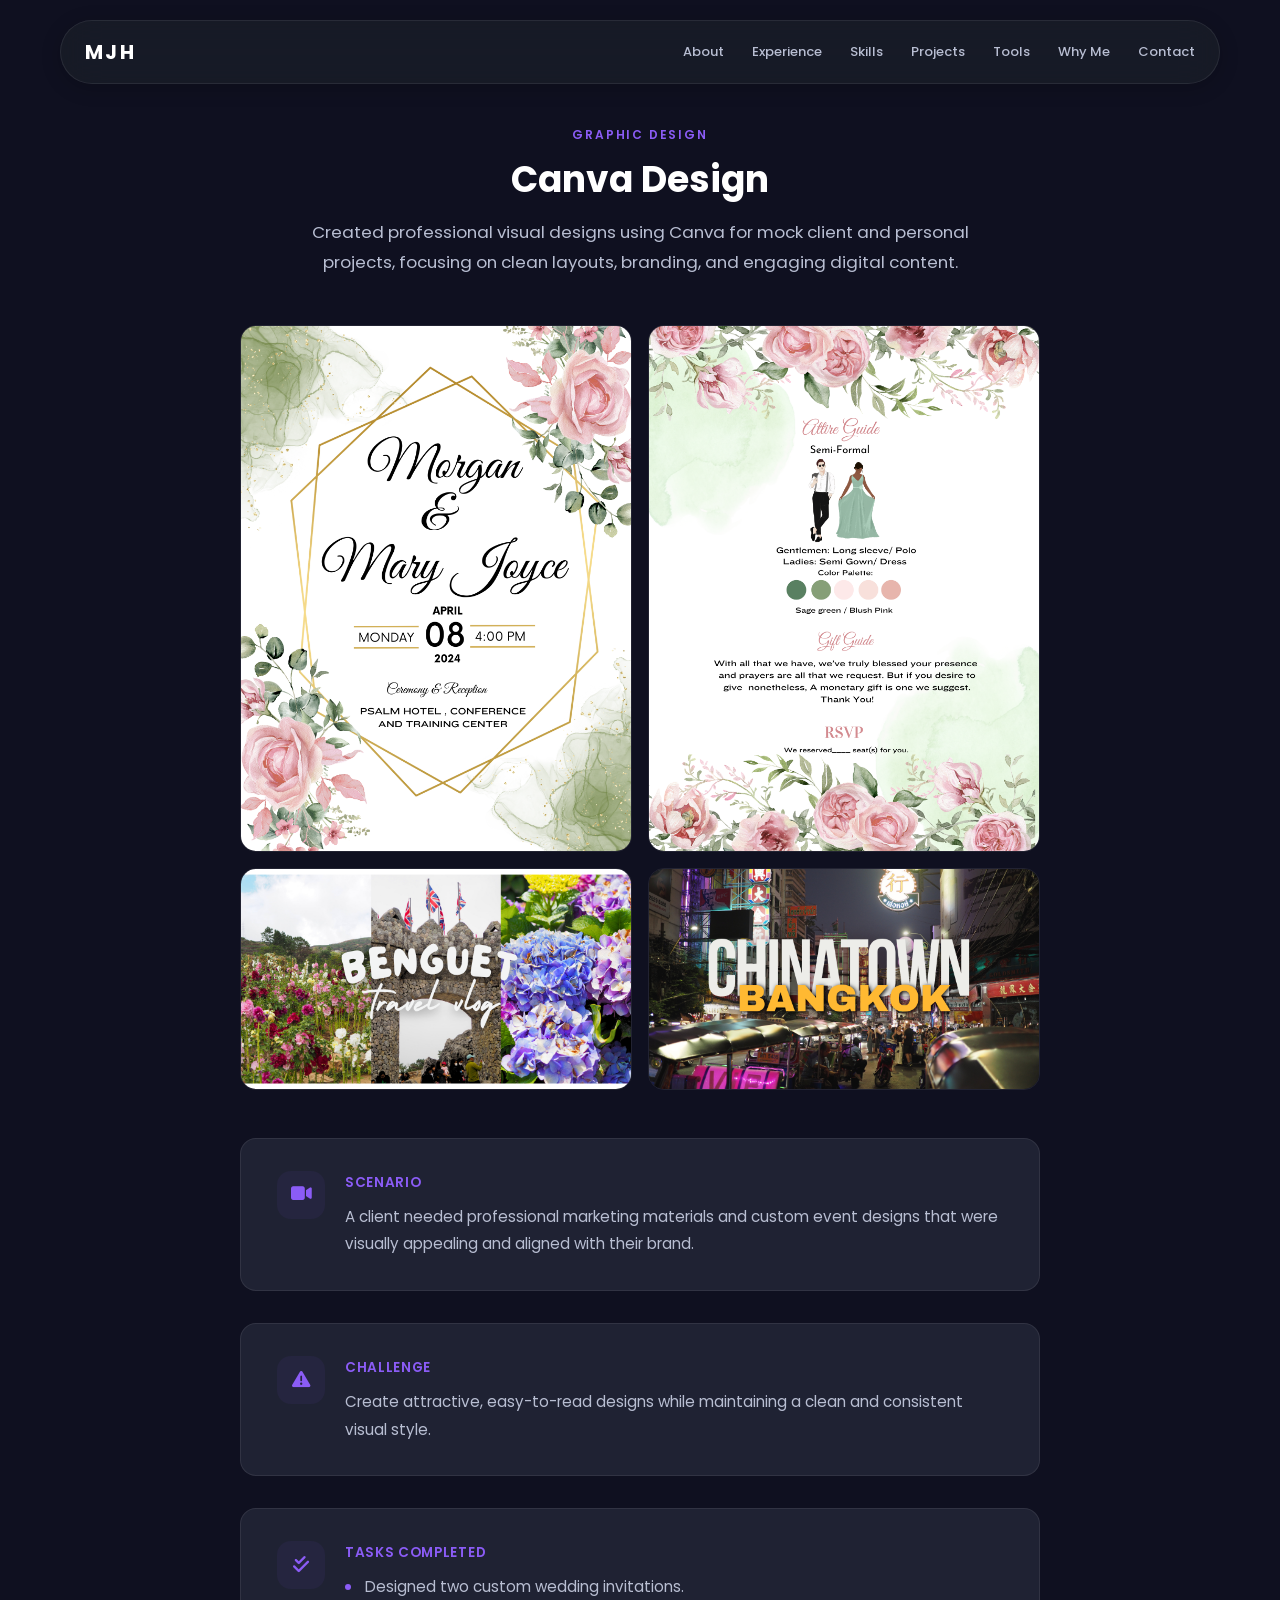
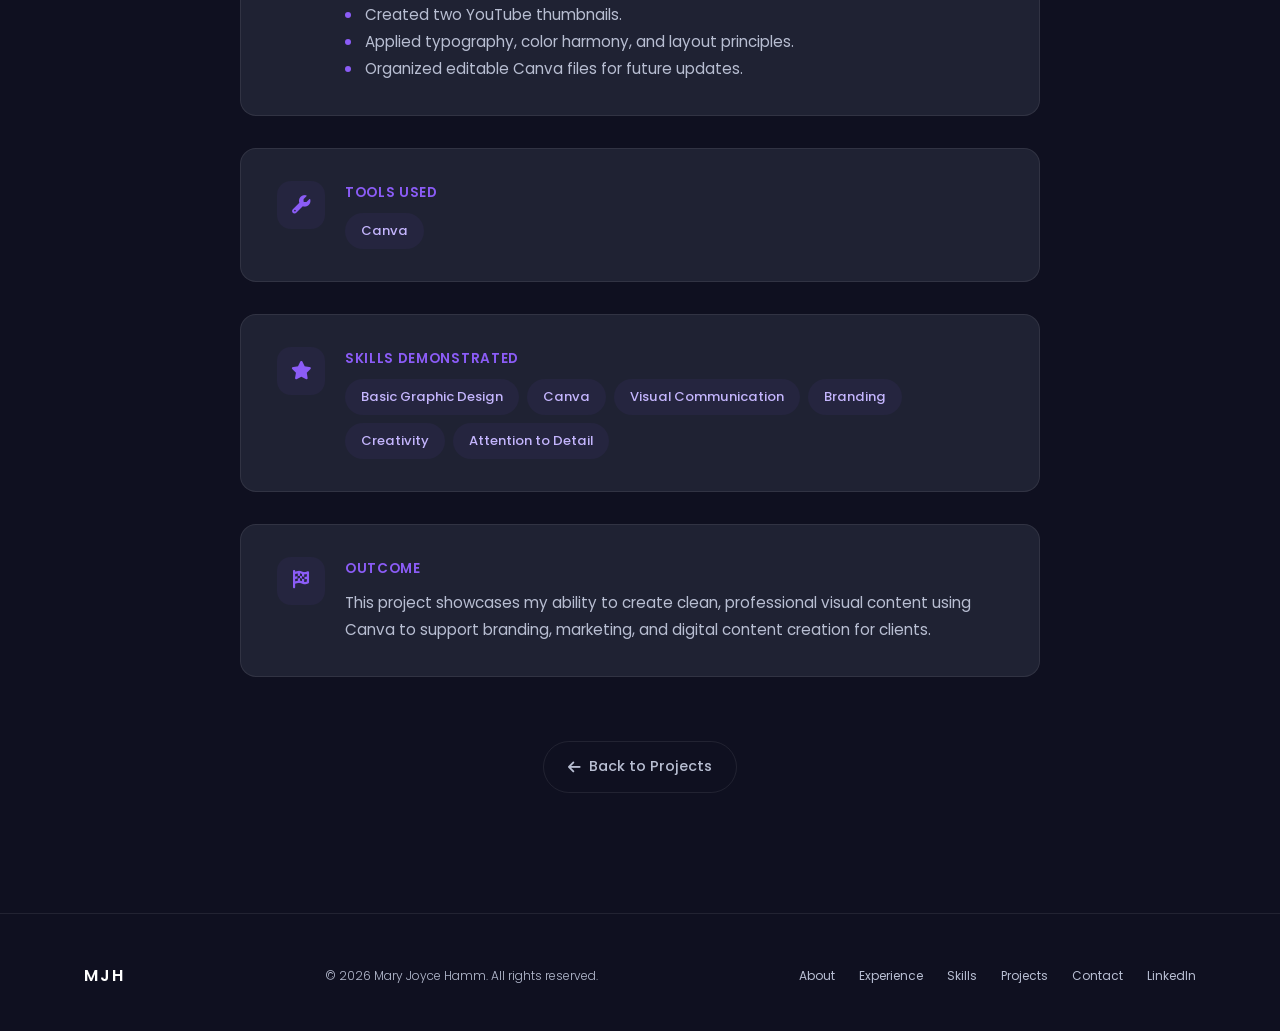
==== case-study-canva-design.html @ f9b1e6ce "Create case-study-canva-design.html" ====
<!DOCTYPE html>
<html lang="en">
<head>
    <meta charset="UTF-8">
    <meta name="viewport" content="width=device-width, initial-scale=1.0">
    <meta name="description" content="Canva Design case study — Mary Joyce Hamm">
    <title>Canva Design | Mary Joyce Hamm</title>
    <link rel="preconnect" href="https://fonts.googleapis.com">
    <link rel="preconnect" href="https://fonts.gstatic.com" crossorigin>
    <link href="https://fonts.googleapis.com/css2?family=Poppins:wght@300;400;500;600;700&display=swap" rel="stylesheet">
    <link rel="stylesheet" href="https://cdnjs.cloudflare.com/ajax/libs/font-awesome/6.5.0/css/all.min.css">
    <link rel="stylesheet" href="styles.css">
    <style>
        .case-study { padding-top: 120px; }
        .case-study-header {
            text-align: center;
            max-width: 720px;
            margin: 0 auto 48px;
        }
        .case-study-category {
            display: inline-block;
            font-size: 0.75rem;
            font-weight: 600;
            letter-spacing: 0.15em;
            color: var(--accent);
            text-transform: uppercase;
            margin-bottom: 12px;
        }
        .case-study-header h1 {
            font-size: 2.25rem;
            font-weight: 700;
            color: var(--text);
            margin-bottom: 16px;
            line-height: 1.2;
        }
        .case-study-header p {
            font-size: 1.05rem;
            color: var(--text-secondary);
            line-height: 1.8;
        }
        .case-study-gallery {
            max-width: 800px;
            margin: 0 auto 48px;
            display: grid;
            grid-template-columns: 1fr 1fr;
            gap: 16px;
        }
        .case-study-gallery img {
            width: 100%;
            height: auto;
            border-radius: var(--radius);
            border: 1px solid var(--border);
            display: block;
            transition: border-color var(--fast), transform var(--fast);
        }
        .case-study-gallery img:hover {
            border-color: var(--border-hover);
            transform: scale(1.01);
        }
        .case-study-body {
            max-width: 800px;
            margin: 0 auto;
            display: flex;
            flex-direction: column;
            gap: 32px;
        }
        .case-study-section {
            display: flex;
            gap: 20px;
            align-items: flex-start;
            background: var(--card);
            border: 1px solid var(--border);
            border-radius: var(--radius);
            padding: 32px 36px;
            transition: border-color var(--fast);
        }
        .case-study-section:hover { border-color: var(--border-hover); }
        .case-study-icon {
            width: 48px;
            height: 48px;
            border-radius: 14px;
            background: var(--accent-subtle);
            display: flex;
            align-items: center;
            justify-content: center;
            color: var(--accent);
            font-size: 1.15rem;
            flex-shrink: 0;
        }
        .case-study-content { flex: 1; }
        .case-study-content h2 {
            font-size: 0.85rem;
            font-weight: 600;
            color: var(--accent);
            text-transform: uppercase;
            letter-spacing: 0.05em;
            margin-bottom: 8px;
        }
        .case-study-content p { font-size: 0.95rem; color: var(--text-secondary); line-height: 1.8; }
        .case-study-content ul { padding: 0; margin: 4px 0 0; }
        .case-study-content ul li {
            position: relative;
            padding-left: 20px;
            font-size: 0.95rem;
            color: var(--text-secondary);
            line-height: 1.8;
        }
        .case-study-content ul li::before {
            content: '';
            position: absolute;
            left: 0;
            top: 11px;
            width: 6px;
            height: 6px;
            border-radius: 50%;
            background: var(--accent);
        }
        .case-study-tags { display: flex; flex-wrap: wrap; gap: 8px; margin-top: 8px; }
        .case-study-tag {
            padding: 6px 16px;
            border-radius: 20px;
            background: var(--accent-subtle);
            color: var(--accent-secondary);
            font-size: 0.82rem;
            font-weight: 500;
        }
        .case-study-back {
            display: inline-flex;
            align-items: center;
            gap: 8px;
            color: var(--text-secondary);
            font-size: 0.9rem;
            font-weight: 500;
            margin-top: 32px;
            padding: 12px 24px;
            border-radius: 100px;
            border: 1px solid var(--border);
            transition: all var(--fast);
            align-self: center;
        }
        .case-study-back:hover {
            color: var(--accent);
            border-color: var(--accent);
            transform: translateX(-4px);
        }
        @media (max-width: 768px) {
            .case-study { padding-top: 90px; }
            .case-study-header h1 { font-size: 1.6rem; }
            .case-study-gallery { grid-template-columns: 1fr; gap: 12px; }
            .case-study-section { flex-direction: column; padding: 24px 20px; gap: 12px; }
        }
    </style>
</head>
<body>

    <div class="scroll-progress" id="scrollProgress"></div>

    <nav class="nav" id="nav">
        <div class="nav-inner">
            <a href="index.html#about" class="nav-logo">MJH</a>
            <div class="nav-links" id="navLinks">
                <a href="index.html#about" class="nav-link">About</a>
                <a href="index.html#experience" class="nav-link">Experience</a>
                <a href="index.html#skills" class="nav-link">Skills</a>
                <a href="index.html#projects" class="nav-link">Projects</a>
                <a href="index.html#tools" class="nav-link">Tools</a>
                <a href="index.html#why-me" class="nav-link">Why Me</a>
                <a href="index.html#contact" class="nav-link">Contact</a>
            </div>
            <button class="nav-hamburger" id="hamburger" aria-label="Toggle menu">
                <span></span><span></span><span></span>
            </button>
        </div>
    </nav>

    <main>
        <section class="section case-study">
            <div class="container">

                <div class="case-study-header">
                    <span class="case-study-category">Graphic Design</span>
                    <h1>Canva Design</h1>
                    <p>Created professional visual designs using Canva for mock client and personal projects, focusing on clean layouts, branding, and engaging digital content.</p>
                </div>

                <div class="case-study-gallery">
                    <img src="PROJECT/canva/wedding invitation_01.png" alt="Wedding Invitation Design 1">
                    <img src="PROJECT/canva/wedding invitatio_02.png" alt="Wedding Invitation Design 2">
                    <img src="PROJECT/canva/youtube thumbnail_01 (1).png" alt="YouTube Thumbnail Design 1">
                    <img src="PROJECT/canva/youtube thumbnail_02.png" alt="YouTube Thumbnail Design 2">
                </div>

                <div class="case-study-body">

                    <div class="case-study-section">
                        <div class="case-study-icon"><i class="fas fa-video"></i></div>
                        <div class="case-study-content">
                            <h2>Scenario</h2>
                            <p>A client needed professional marketing materials and custom event designs that were visually appealing and aligned with their brand.</p>
                        </div>
                    </div>

                    <div class="case-study-section">
                        <div class="case-study-icon"><i class="fas fa-exclamation-triangle"></i></div>
                        <div class="case-study-content">
                            <h2>Challenge</h2>
                            <p>Create attractive, easy-to-read designs while maintaining a clean and consistent visual style.</p>
                        </div>
                    </div>

                    <div class="case-study-section">
                        <div class="case-study-icon"><i class="fas fa-check-double"></i></div>
                        <div class="case-study-content">
                            <h2>Tasks Completed</h2>
                            <ul>
                                <li>Designed two custom wedding invitations.</li>
                                <li>Created two YouTube thumbnails.</li>
                                <li>Applied typography, color harmony, and layout principles.</li>
                                <li>Organized editable Canva files for future updates.</li>
                            </ul>
                        </div>
                    </div>

                    <div class="case-study-section">
                        <div class="case-study-icon"><i class="fas fa-wrench"></i></div>
                        <div class="case-study-content">
                            <h2>Tools Used</h2>
                            <div class="case-study-tags">
                                <span class="case-study-tag">Canva</span>
                            </div>
                        </div>
                    </div>

                    <div class="case-study-section">
                        <div class="case-study-icon"><i class="fas fa-star"></i></div>
                        <div class="case-study-content">
                            <h2>Skills Demonstrated</h2>
                            <div class="case-study-tags">
                                <span class="case-study-tag">Basic Graphic Design</span>
                                <span class="case-study-tag">Canva</span>
                                <span class="case-study-tag">Visual Communication</span>
                                <span class="case-study-tag">Branding</span>
                                <span class="case-study-tag">Creativity</span>
                                <span class="case-study-tag">Attention to Detail</span>
                            </div>
                        </div>
                    </div>

                    <div class="case-study-section">
                        <div class="case-study-icon"><i class="fas fa-flag-checkered"></i></div>
                        <div class="case-study-content">
                            <h2>Outcome</h2>
                            <p>This project showcases my ability to create clean, professional visual content using Canva to support branding, marketing, and digital content creation for clients.</p>
                        </div>
                    </div>

                    <a href="index.html#projects" class="case-study-back"><i class="fas fa-arrow-left"></i> Back to Projects</a>

                </div>
            </div>
        </section>
    </main>

    <footer class="footer">
        <div class="container">
            <div class="footer-inner">
                <span class="footer-brand">MJH</span>
                <p class="footer-copy">&copy; <span id="currentYear"></span> Mary Joyce Hamm. All rights reserved.</p>
                <div class="footer-links">
                    <a href="index.html#about">About</a>
                    <a href="index.html#experience">Experience</a>
                    <a href="index.html#skills">Skills</a>
                    <a href="index.html#projects">Projects</a>
                    <a href="index.html#contact">Contact</a>
                    <a href="https://www.linkedin.com/in/maryjoyce-hamm" target="_blank" rel="noopener">LinkedIn</a>
                </div>
            </div>
        </div>
    </footer>

    <button class="back-to-top" id="backToTop" aria-label="Back to top">
        <i class="fas fa-chevron-up"></i>
    </button>

    <script src="script.js"></script>
</body>
</html>
---- styles.css ----
:root {
    --bg: #0F1020;
    --bg-secondary: #171A28;
    --card: #1F2233;
    --card-hover: #24273A;
    --text: #FFFFFF;
    --text-secondary: #B8BED2;
    --accent: #8B5CF6;
    --accent-hover: #A78BFA;
    --accent-secondary: #C4B5FD;
    --accent-glow: rgba(139, 92, 246, 0.15);
    --accent-subtle: rgba(139, 92, 246, 0.06);
    --border: rgba(255,255,255,0.08);
    --border-hover: rgba(139, 92, 246, 0.2);
    --white: #FFFFFF;

    --font: 'Poppins', -apple-system, BlinkMacSystemFont, 'Helvetica Neue', sans-serif;
    --container: 1160px;
    --radius: 16px;
    --radius-sm: 10px;
    --radius-lg: 24px;

    --shadow-sm: 0 2px 8px rgba(0,0,0,0.15);
    --shadow-md: 0 4px 20px rgba(0,0,0,0.2);
    --shadow-lg: 0 8px 40px rgba(0,0,0,0.25);
    --shadow-glow: 0 8px 30px rgba(139, 92, 246, 0.3);

    --ease: cubic-bezier(0.4, 0, 0.2, 1);
    --fast: 0.25s var(--ease);
    --base: 0.4s var(--ease);
    --slow: 0.7s var(--ease);
}

*, *::before, *::after { margin: 0; padding: 0; box-sizing: border-box; }

html { scroll-behavior: smooth; font-size: 16px; }

body {
    font-family: var(--font);
    font-weight: 400;
    color: var(--text);
    background: var(--bg);
    line-height: 1.8;
    -webkit-font-smoothing: antialiased;
    overflow-x: hidden;
}

::selection { background: var(--accent); color: var(--white); }

a { text-decoration: none; color: inherit; transition: color var(--fast); }

img { max-width: 100%; display: block; }

ul { list-style: none; }

/* ========== SCROLL PROGRESS ========== */
.scroll-progress {
    position: fixed; top: 0; left: 0; width: 0%; height: 2px;
    background: var(--accent); z-index: 1001; transition: width 0.1s linear;
}

/* ========== CONTAINER ========== */
.container { max-width: var(--container); margin: 0 auto; padding: 0 24px; }

.section { padding: 120px 0; position: relative; }

.section--alt { background: var(--bg-secondary); }

/* Section dividers */
.section::after {
    content: ''; position: absolute; bottom: 0; left: 50%; transform: translateX(-50%);
    width: 60px; height: 1px;
    background: linear-gradient(90deg, transparent, var(--accent), transparent);
    opacity: 0.3;
}

.section:last-of-type::after { display: none; }

/* ========== TYPOGRAPHY ========== */
.section-label {
    font-size: 11px; font-weight: 600; letter-spacing: 0.3em;
    text-transform: uppercase; color: var(--accent); display: inline-block;
    margin-bottom: 14px;
}

.section-title {
    font-size: clamp(30px, 4vw, 44px); font-weight: 700;
    line-height: 1.2; color: var(--text); margin-bottom: 18px;
}

.section-desc {
    font-size: 17px; font-weight: 300; color: var(--text-secondary);
    max-width: 540px; line-height: 1.8;
}

.section-header { text-align: center; margin-bottom: 72px; }

.section-header .section-desc { margin: 0 auto; }

/* Violet highlight for key words */
.highlight { color: var(--accent); }

/* ========== BUTTONS ========== */
.btn {
    display: inline-flex; align-items: center; justify-content: center;
    gap: 10px; padding: 15px 34px; font-family: var(--font);
    font-size: 14px; font-weight: 500; letter-spacing: 0.02em;
    border-radius: 50px; border: 1.5px solid transparent;
    cursor: pointer; transition: all var(--base); text-decoration: none;
    position: relative; overflow: hidden;
}

.btn::after {
    content: ''; position: absolute; inset: 0;
    background: var(--white); opacity: 0;
    transition: opacity var(--fast);
}

.btn:hover::after { opacity: 0.08; }

.btn--primary {
    background: var(--accent); color: var(--white); border-color: var(--accent);
}

.btn--primary:hover {
    background: var(--accent-hover); transform: translateY(-3px);
    box-shadow: var(--shadow-glow);
}

.btn--outline {
    background: transparent; color: var(--text);
    border-color: var(--border);
}

.btn--outline:hover {
    border-color: var(--accent); color: var(--accent); transform: translateY(-3px);
    box-shadow: var(--shadow-glow);
}

/* ========== NAVIGATION ========== */
.nav {
    position: fixed; top: 20px; left: 50%; transform: translateX(-50%);
    z-index: 1000; width: calc(100% - 40px); max-width: var(--container);
    height: 64px; border-radius: 50px;
    background: rgba(26, 29, 39, 0.8);
    backdrop-filter: blur(24px) saturate(1.4);
    -webkit-backdrop-filter: blur(24px) saturate(1.4);
    border: 1px solid var(--border);
    box-shadow: var(--shadow-md);
    transition: all var(--base);
}

.nav.scrolled { height: 52px; top: 16px; box-shadow: var(--shadow-lg); }

.nav-inner {
    max-width: 100%; height: 100%; margin: 0 auto;
    padding: 0 24px; display: flex; align-items: center;
    justify-content: space-between;
}

.nav-logo {
    font-size: 20px; font-weight: 700; color: var(--text);
    letter-spacing: 0.12em; transition: color var(--fast);
}

.nav-logo:hover { color: var(--accent); }

.nav-links { display: flex; align-items: center; gap: 28px; }

.nav-link {
    font-size: 13px; font-weight: 500; color: var(--text-secondary);
    position: relative; padding: 6px 0; transition: color var(--fast);
}

.nav-link::after {
    content: ''; position: absolute; bottom: -2px; left: 50%;
    width: 0; height: 2px; background: var(--accent);
    transition: all var(--base); border-radius: 2px;
    transform: translateX(-50%);
}

.nav-link:hover, .nav-link.active { color: var(--text); }

.nav-link:hover::after, .nav-link.active::after { width: 100%; }

.nav-cta {
    padding: 8px 22px; font-family: var(--font);
    font-size: 12px; font-weight: 600; letter-spacing: 0.06em;
    text-transform: uppercase; border: none;
    border-radius: 50px;
    background: linear-gradient(135deg, #8B5CF6, #A78BFA);
    color: var(--white); box-shadow: 0 4px 20px rgba(139, 92, 246, 0.25);
    transition: all var(--fast);
}

.nav-cta:hover {
    transform: translateY(-1px);
    box-shadow: 0 6px 28px rgba(139, 92, 246, 0.35);
}

.nav-hamburger {
    display: none; flex-direction: column; justify-content: center;
    gap: 5px; background: none; border: none; cursor: pointer;
    padding: 8px; z-index: 1001;
}

.nav-hamburger span {
    display: block; width: 22px; height: 1.5px;
    background: var(--text); transition: all var(--fast);
    border-radius: 2px;
}

.nav-hamburger.active span:nth-child(1) { transform: rotate(45deg) translate(5px, 5px); }
.nav-hamburger.active span:nth-child(2) { opacity: 0; }
.nav-hamburger.active span:nth-child(3) { transform: rotate(-45deg) translate(5px, -5px); }

/* ========== HERO ========== */
.hero {
    position: relative; min-height: 62vh;
    display: flex; align-items: center; overflow: hidden;
    padding-top: 88px;
}

.hero::after {
    content: ''; position: absolute; bottom: 0; left: 0; right: 0;
    height: 60px;
    background: linear-gradient(to bottom, transparent, var(--bg));
    pointer-events: none; z-index: 1;
}

.hero-bg { position: absolute; inset: 0; overflow: hidden; pointer-events: none; }

/* Central ambient glow */
.hero-glow {
    position: absolute; top: 50%; left: 50%; transform: translate(-50%, -50%);
    width: 900px; height: 900px; border-radius: 50%;
    background: radial-gradient(circle, rgba(139, 92, 246, 0.08) 0%, transparent 60%);
    animation: glowPulse 10s ease-in-out infinite;
    pointer-events: none;
}

@keyframes glowPulse {
    0%, 100% { transform: translate(-50%, -50%) scale(1); opacity: 0.5; }
    50% { transform: translate(-50%, -50%) scale(1.15); opacity: 1; }
}

/* Large floating glow orbs */
.hero-orb {
    position: absolute; border-radius: 50%;
    pointer-events: none;
}

.hero-orb--1 {
    width: 600px; height: 600px; top: -200px; right: -150px;
    background: radial-gradient(circle, #8B5CF6, transparent 70%);
    filter: blur(140px); opacity: 0.12;
    animation: orbFloat1 20s ease-in-out infinite;
}

.hero-orb--2 {
    width: 450px; height: 450px; bottom: -180px; left: -120px;
    background: radial-gradient(circle, #A78BFA, transparent 70%);
    filter: blur(160px); opacity: 0.10;
    animation: orbFloat2 25s ease-in-out infinite reverse;
}

.hero-orb--3 {
    width: 280px; height: 280px; top: 10%; right: 35%;
    background: radial-gradient(circle, #5B4BDB, transparent 70%);
    filter: blur(120px); opacity: 0.08;
    animation: orbFloat3 18s ease-in-out infinite 3s;
}

.hero-orb--4 {
    width: 350px; height: 350px; bottom: 15%; right: 10%;
    background: radial-gradient(circle, #8B5CF6, transparent 70%);
    filter: blur(150px); opacity: 0.10;
    animation: orbFloat1 22s ease-in-out infinite 5s;
}

.hero-orb--5 {
    width: 200px; height: 200px; top: 55%; left: 20%;
    background: radial-gradient(circle, #A78BFA, transparent 70%);
    filter: blur(130px); opacity: 0.07;
    animation: orbFloat2 16s ease-in-out infinite 7s;
}

.hero-orb--6 {
    width: 520px; height: 520px; top: -100px; left: 30%;
    background: radial-gradient(circle, #5B4BDB, transparent 70%);
    filter: blur(180px); opacity: 0.06;
    animation: orbFloat3 24s ease-in-out infinite 2s;
}

.hero-orb--7 {
    width: 250px; height: 250px; top: 70%; left: 60%;
    background: radial-gradient(circle, #8B5CF6, transparent 70%);
    filter: blur(150px); opacity: 0.08;
    animation: orbFloat1 19s ease-in-out infinite 4s;
}

.hero-orb--8 {
    width: 380px; height: 380px; top: 20%; left: -80px;
    background: radial-gradient(circle, #A78BFA, transparent 70%);
    filter: blur(140px); opacity: 0.07;
    animation: orbFloat2 21s ease-in-out infinite 6s;
}

@keyframes orbFloat1 {
    0%, 100% { transform: translate(0, 0) scale(1); }
    33% { transform: translate(50px, -40px) scale(1.05); }
    66% { transform: translate(-30px, 30px) scale(0.95); }
}

@keyframes orbFloat2 {
    0%, 100% { transform: translate(0, 0) scale(1); }
    33% { transform: translate(-40px, 50px) scale(1.08); }
    66% { transform: translate(30px, -20px) scale(0.92); }
}

@keyframes orbFloat3 {
    0%, 100% { transform: translate(0, 0) scale(1); }
    33% { transform: translate(30px, 30px) scale(0.95); }
    66% { transform: translate(-40px, -20px) scale(1.06); }
}

/* Curved abstract lines */
.hero-curve {
    position: absolute; pointer-events: none;
}

.hero-curve--1 {
    top: 18%; right: 5%; width: 400px; height: 200px;
    border: 1px solid var(--border);
    border-radius: 50% 50% 0 0;
    border-bottom: none; opacity: 0.15;
    transform: rotate(-8deg);
    animation: curveDrift 30s ease-in-out infinite;
}

.hero-curve--2 {
    bottom: 25%; left: 3%; width: 300px; height: 150px;
    border: 1px solid var(--border);
    border-radius: 0 0 50% 50%;
    border-top: none; opacity: 0.10;
    transform: rotate(5deg);
    animation: curveDrift 35s ease-in-out infinite reverse;
}

@keyframes curveDrift {
    0%, 100% { transform: rotate(-8deg) translateX(0); }
    50% { transform: rotate(-5deg) translateX(20px); }
}

/* Floating particles */
.hero-particle {
    position: absolute; width: 3px; height: 3px;
    background: var(--accent); border-radius: 50%; opacity: 0.2;
    animation: particleFloat 10s ease-in-out infinite;
}

.hero-particle:nth-child(9) { top: 12%; left: 15%; animation-delay: 0s; width: 2px; height: 2px; }
.hero-particle:nth-child(10) { top: 28%; right: 28%; animation-delay: 2s; width: 4px; height: 4px; opacity: 0.15; }
.hero-particle:nth-child(11) { bottom: 30%; left: 40%; animation-delay: 4s; width: 2px; height: 2px; }
.hero-particle:nth-child(12) { top: 65%; right: 12%; animation-delay: 1.5s; width: 3px; height: 3px; }
.hero-particle:nth-child(13) { bottom: 20%; right: 35%; animation-delay: 3.5s; width: 2px; height: 2px; }
.hero-particle:nth-child(14) { top: 45%; left: 8%; animation-delay: 5s; width: 3px; height: 3px; }
.hero-particle:nth-child(15) { bottom: 10%; right: 55%; animation-delay: 6s; width: 2px; height: 2px; }
.hero-particle:nth-child(16) { top: 8%; right: 50%; animation-delay: 2.5s; width: 4px; height: 4px; opacity: 0.12; }

@keyframes particleFloat {
    0%, 100% { transform: translateY(0) scale(1); opacity: 0.2; }
    50% { transform: translateY(-40px) scale(1.5); opacity: 0.4; }
}

/* Dot grid texture */
.hero-grid {
    position: absolute; inset: 0;
    background-image: radial-gradient(rgba(255,255,255,0.06) 1px, transparent 1px);
    background-size: 32px 32px;
    pointer-events: none;
}

.hero-inner {
    position: relative; z-index: 2;
    max-width: var(--container); margin: 0 auto; padding: 0 24px;
    display: grid; grid-template-columns: 1fr 1fr;
    gap: 60px; align-items: center; width: 100%;
}

.hero-left { padding: 20px 0; }

.hero-intro {
    font-size: 14px; font-weight: 400; color: var(--accent);
    margin-bottom: 2px; letter-spacing: 0.02em;
}

.hero-name {
    font-size: clamp(32px, 5vw, 64px); font-weight: 700;
    line-height: 1.05; color: var(--text); margin-bottom: 2px;
    letter-spacing: -0.03em;
}

.hero-role {
    font-size: 16px; font-weight: 500; color: var(--accent-hover);
    margin-bottom: 16px; letter-spacing: 0.01em;
}

.hero-tagline {
    font-size: clamp(15px, 2vw, 20px); font-weight: 500;
    line-height: 1.35; color: var(--text); margin-bottom: 16px;
    letter-spacing: -0.01em; max-width: 520px;
    opacity: 0.85;
}

.hero-actions { display: flex; gap: 12px; flex-wrap: wrap; margin-bottom: 20px; }

.hero-badges {
    display: flex; flex-wrap: wrap; gap: 6px;
}

.hero-badge {
    font-size: 10px; font-weight: 500; color: var(--text-secondary);
    padding: 4px 12px; border: 1px solid var(--border);
    border-radius: 50px; transition: all var(--fast); cursor: default;
}

.hero-badge:hover {
    border-color: var(--accent); color: var(--accent);
    transform: translateY(-2px); box-shadow: 0 4px 16px rgba(139, 92, 246, 0.08);
}

/* Hero Cards */
.hero-right { position: relative; height: 340px; }

.hero-card {
    position: absolute; display: flex; align-items: center; gap: 10px;
    padding: 12px 16px;
    background: rgba(35, 39, 53, 0.7);
    backdrop-filter: blur(16px);
    -webkit-backdrop-filter: blur(16px);
    border: 1px solid var(--border);
    border-radius: var(--radius);
    box-shadow: var(--shadow-md);
    width: 220px;
    transition: all var(--base);
}

.hero-card:hover {
    transform: translateY(-6px) !important;
    box-shadow: var(--shadow-glow);
    border-color: var(--border-hover);
    background: rgba(35, 39, 53, 0.9);
}

.hero-card strong {
    display: block; font-size: 11px; font-weight: 600;
    color: var(--text); margin-bottom: 1px;
}

.hero-card span {
    font-size: 10px; font-weight: 400; color: var(--text-secondary);
}

.hero-card--1 { top: 8px; left: 5px; animation: cardFloat1 6s ease-in-out infinite; }
.hero-card--2 { top: 95px; right: 5px; animation: cardFloat2 7s ease-in-out infinite 0.5s; }
.hero-card--3 { top: 182px; left: 15px; animation: cardFloat1 8s ease-in-out infinite 1s; }
.hero-card--4 { top: 269px; right: 15px; animation: cardFloat2 6.5s ease-in-out infinite 1.5s; }

@keyframes cardFloat1 {
    0%, 100% { transform: translateY(0); }
    50% { transform: translateY(-8px); }
}

@keyframes cardFloat2 {
    0%, 100% { transform: translateY(0); }
    50% { transform: translateY(8px); }
}

/* Card UI preview */
.hero-card-preview {
    width: 34px; height: 34px; border-radius: 9px;
    display: flex; align-items: center; justify-content: center;
    flex-shrink: 0; font-size: 12px; overflow: hidden;
    position: relative;
    background: linear-gradient(135deg, rgba(139,92,246,0.12), rgba(167,139,250,0.06));
}

.preview-email { background: linear-gradient(135deg, rgba(139,92,246,0.15), rgba(167,139,250,0.05)); }

.preview-email::after {
    content: '\f0e0'; font-family: 'Font Awesome 6 Free'; font-weight: 900;
    position: absolute; font-size: 11px; color: var(--accent-hover);
}

.preview-calendar { background: linear-gradient(135deg, rgba(139,92,246,0.15), rgba(167,139,250,0.05)); }

.preview-calendar::after {
    content: '17'; position: absolute;
    font-size: 13px; font-weight: 700; color: var(--accent-hover);
}

.preview-sheets { background: linear-gradient(135deg, rgba(139,92,246,0.15), rgba(167,139,250,0.05)); }

.preview-sheets::after {
    content: ''; position: absolute;
    width: 9px; height: 6px;
    border: 1.5px solid var(--accent-hover);
    border-radius: 2px;
}

.preview-support { background: linear-gradient(135deg, rgba(139,92,246,0.15), rgba(167,139,250,0.05)); }

.preview-support::after {
    content: ''; position: absolute;
    width: 3px; height: 3px; border-radius: 50%;
    background: var(--accent-hover);
    box-shadow: -4px 0 0 var(--accent-hover), 4px 0 0 var(--accent-hover),
                0 -4px 0 var(--accent-secondary), 0 4px 0 var(--accent-secondary);
}

.hero-scroll {
    position: absolute; bottom: 28px; left: 50%; transform: translateX(-50%);
    display: flex; flex-direction: column; align-items: center;
    gap: 6px; color: var(--text-secondary); font-size: 10px;
    font-weight: 500; letter-spacing: 0.25em; text-transform: uppercase;
    animation: scrollAnim 2.5s ease-in-out infinite; opacity: 0.6;
}

.hero-scroll i { font-size: 12px; }

@keyframes scrollAnim {
    0%, 100% { transform: translateX(-50%) translateY(0); }
    50% { transform: translateX(-50%) translateY(8px); }
}

/* ========== ABOUT ========== */
.about-inner {
    display: grid; grid-template-columns: 380px 1fr;
    gap: 80px; align-items: start;
}

.about-image-wrap { position: relative; margin-top: 48px; }

.about-image {
    width: 380px; height: 460px; overflow: hidden;
    border-radius: var(--radius); position: relative;
}

.about-image img {
    width: 100%; height: 100%; object-fit: cover;
    transition: transform var(--slow);
}

.about-image:hover img { transform: scale(1.04); }

.about-image-frame {
    position: absolute; top: 14px; left: 14px; right: -14px; bottom: -14px;
    border: 1px solid var(--border); border-radius: var(--radius);
    z-index: -1; transition: all var(--base);
}

.about-image-wrap:hover .about-image-frame {
    top: 8px; left: 8px; right: -8px; bottom: -8px;
    border-color: var(--border-hover);
}

.about-content .section-label { margin-bottom: 16px; }

.about-content .section-title { margin-bottom: 24px; }

.about-content p {
    font-size: 16px; font-weight: 300; color: var(--text-secondary);
    line-height: 1.9; margin-bottom: 18px;
}

.about-content p:first-of-type {
    font-size: 17px; font-weight: 400; color: var(--text);
}

.about-badges {
    display: flex; flex-wrap: wrap; gap: 10px; margin-top: 32px;
}

.badge {
    font-size: 12px; font-weight: 500; color: var(--text-secondary);
    padding: 7px 20px; border: 1px solid var(--border);
    border-radius: 50px; transition: all var(--fast); cursor: default;
}

.badge:hover {
    border-color: var(--accent); color: var(--accent);
    transform: translateY(-2px);
    box-shadow: 0 4px 20px rgba(139, 92, 246, 0.1);
}

/* ========== EXPERIENCE (About) ========== */
.about-exp {
    margin-top: 52px;
    max-width: 680px;
}

.about-exp-heading {
    font-size: 1.15rem;
    font-weight: 600;
    color: var(--accent-secondary);
    margin-bottom: 28px;
    letter-spacing: 0.02em;
    position: relative;
    padding-bottom: 12px;
}

.about-exp-heading::after {
    content: '';
    position: absolute;
    bottom: 0;
    left: 0;
    width: 48px;
    height: 2px;
    background: var(--accent);
    border-radius: 2px;
}

.about-exp-card {
    background: rgba(31, 34, 51, 0.5);
    backdrop-filter: blur(12px);
    -webkit-backdrop-filter: blur(12px);
    border: 1px solid var(--border);
    border-radius: var(--radius);
    padding: 28px 32px;
    margin-bottom: 24px;
    transition: all var(--base);
}

.about-exp-card:last-child { margin-bottom: 0; }

.about-exp-card:hover {
    border-color: var(--border-hover);
    box-shadow: 0 0 30px var(--accent-glow), var(--shadow-lg);
    background: rgba(31, 34, 51, 0.7);
    transform: translateY(-3px);
}

.about-exp-header {
    display: flex;
    gap: 16px;
    align-items: flex-start;
}

.about-exp-icon {
    width: 44px;
    height: 44px;
    border-radius: 12px;
    background: var(--accent-subtle);
    display: flex;
    align-items: center;
    justify-content: center;
    color: var(--accent);
    font-size: 1.1rem;
    flex-shrink: 0;
    transition: all var(--base);
}

.about-exp-card:hover .about-exp-icon {
    background: var(--accent);
    color: var(--white);
    box-shadow: 0 4px 16px rgba(139, 92, 246, 0.3);
}

.about-exp-job {
    font-size: 1.05rem;
    font-weight: 600;
    color: var(--text);
    margin-bottom: 2px;
    line-height: 1.3;
}

.about-exp-company {
    font-size: 0.85rem;
    font-weight: 500;
    color: var(--accent-hover);
    margin-bottom: 2px;
}

.about-exp-date {
    font-size: 0.78rem;
    font-weight: 400;
    color: var(--text-secondary);
    opacity: 0.7;
}

.about-exp-divider {
    height: 1px;
    background: var(--border);
    margin: 18px 0;
}

.about-exp-body ul {
    padding: 0;
    margin: 0;
}

.about-exp-body ul li {
    position: relative;
    padding-left: 18px;
    font-size: 0.88rem;
    font-weight: 300;
    color: var(--text-secondary);
    line-height: 1.7;
    margin-bottom: 8px;
}

.about-exp-body ul li:last-child { margin-bottom: 0; }

.about-exp-body ul li::before {
    content: '';
    position: absolute;
    left: 0;
    top: 10px;
    width: 5px;
    height: 5px;
    border-radius: 50%;
    background: var(--accent);
    opacity: 0.6;
}

/* ========== SERVICES ========== */
.services-grid {
    display: grid; grid-template-columns: repeat(3, 1fr);
    gap: 24px;
}

.service-card {
    background: var(--card); border: 1px solid var(--border);
    border-radius: var(--radius);
    transition: all var(--base); cursor: default;
    position: relative; overflow: hidden;
}

.service-image {
    height: 170px; display: flex; align-items: center;
    justify-content: center; position: relative;
    overflow: hidden;
    border-radius: var(--radius) var(--radius) 0 0;
}

.service-image img {
    width: 100%; height: 100%; object-fit: cover;
    transition: transform var(--slow);
}

.service-card:hover .service-image img { transform: scale(1.06); }

.service-image--fallback { background: linear-gradient(135deg, var(--card-hover), var(--card)); }

.service-image-placeholder {
    width: 100%; height: 100%;
    display: flex; align-items: center; justify-content: center;
    font-size: 48px; color: var(--accent); opacity: 0.4;
}

.service-body {
    padding: 24px 30px 36px; position: relative; z-index: 1;
}

.service-icon {
    display: inline-flex; align-items: center; justify-content: center;
    width: 48px; height: 48px; border-radius: 14px;
    font-size: 20px; color: #FFFFFF;
    background: linear-gradient(135deg, #8B5CF6, #A78BFA);
    margin-bottom: 18px;
    box-shadow: 0 6px 20px rgba(139, 92, 246, 0.3);
    border: 1px solid rgba(255,255,255,0.1);
    transition: all var(--base);
    position: relative; z-index: 1;
}

.service-card:hover .service-icon {
    transform: scale(1.06) translateY(-2px);
    box-shadow: 0 10px 28px rgba(139, 92, 246, 0.4);
}

.service-card::before {
    content: ''; position: absolute; inset: -1px;
    border-radius: var(--radius);
    background: linear-gradient(135deg, transparent, transparent);
    z-index: 0; pointer-events: none;
    transition: all var(--base);
    opacity: 0;
}

.service-card:hover::before {
    background: linear-gradient(135deg, var(--accent-glow), transparent 50%);
    opacity: 1;
}

.service-card:hover {
    transform: translateY(-6px);
    border-color: var(--border-hover);
    box-shadow: var(--shadow-lg), 0 0 40px var(--accent-glow);
    background: var(--card-hover);
}

.service-card h3 {
    font-size: 18px; font-weight: 600; color: var(--text);
    margin-bottom: 12px; position: relative; z-index: 1;
}

.service-card p {
    font-size: 14px; font-weight: 300; color: var(--text-secondary);
    line-height: 1.8; position: relative; z-index: 1;
}

/* ========== PROJECTS ========== */
.projects-grid {
    display: grid;
    grid-template-columns: minmax(0, 640px);
    justify-content: center;
    gap: 28px;
}

.project-card-link {
    display: block;
    text-decoration: none;
    color: inherit;
    transition: transform var(--base);
    border-radius: var(--radius-lg);
    cursor: pointer;
}

.project-card-link:hover { transform: translateY(-8px) scale(1.01); }

.project-card {
    background: rgba(31, 34, 51, 0.6);
    backdrop-filter: blur(16px);
    -webkit-backdrop-filter: blur(16px);
    border: 1px solid var(--border);
    border-radius: var(--radius-lg);
    overflow: hidden;
    transition: all var(--base);
    height: 100%;
}

.project-card:hover {
    border-color: var(--accent);
    box-shadow: 0 0 40px var(--accent-glow), var(--shadow-lg);
    background: rgba(31, 34, 51, 0.85);
    transform: scale(1.01);
}

.project-card-image {
    width: 100%;
    aspect-ratio: 16 / 10;
    overflow: hidden;
    position: relative;
    background: var(--card);
}

.project-card-image img {
    width: 100%;
    height: 100%;
    object-fit: cover;
    transition: transform var(--slow);
}

.project-card-link:hover .project-card-image img { transform: scale(1.04); }

.project-image-placeholder {
    width: 100%; height: 100%;
    display: flex; align-items: center; justify-content: center;
    color: var(--accent); font-size: 36px; opacity: 0.4;
    background: linear-gradient(135deg, var(--accent-subtle), rgba(167,139,250,0.03));
}

.project-card-body {
    padding: 28px;
    display: flex;
    flex-direction: column;
    gap: 12px;
}

.project-card-category {
    font-size: 0.7rem;
    font-weight: 600;
    text-transform: uppercase;
    letter-spacing: 0.12em;
    color: var(--accent);
}

.project-card-title {
    font-size: 1.15rem;
    font-weight: 600;
    color: var(--text);
    line-height: 1.3;
}

.project-card-desc {
    font-size: 0.88rem;
    font-weight: 300;
    color: var(--text-secondary);
    line-height: 1.7;
}

.project-card-tools {
    display: flex;
    flex-wrap: wrap;
    gap: 8px;
    margin-top: 4px;
}

/* ========== PROJECT SKILL BADGES ========== */
.project-card-skills {
    display: flex;
    flex-wrap: wrap;
    gap: 8px;
    margin-top: 4px;
}

.project-skill-badge {
    padding: 5px 14px;
    border-radius: 20px;
    background: rgba(139, 92, 246, 0.08);
    border: 1px solid rgba(139, 92, 246, 0.15);
    backdrop-filter: blur(8px);
    -webkit-backdrop-filter: blur(8px);
    color: var(--accent-secondary);
    font-size: 0.78rem;
    font-weight: 500;
    transition: all var(--fast);
}

.project-card-link:hover .project-skill-badge {
    background: rgba(139, 92, 246, 0.15);
    border-color: rgba(139, 92, 246, 0.3);
}

/* ========== PROJECT CARD BUTTON ========== */
.project-card-btn {
    display: inline-flex;
    align-items: center;
    gap: 8px;
    font-size: 0.85rem;
    font-weight: 500;
    color: var(--accent);
    margin-top: 12px;
    transition: all var(--fast);
}

.project-card-btn i { font-size: 0.8rem; transition: transform var(--fast); }

.project-card-link:hover .project-card-btn { color: var(--accent-hover); }
.project-card-link:hover .project-card-btn i { transform: translateX(4px); }

/* ========== PROJECT CARD CAPTION ========== */
.project-card-caption {
    display: block;
    font-size: 0.72rem;
    font-weight: 300;
    color: var(--text-secondary);
    opacity: 0.5;
    margin-top: 6px;
}

/* ========== BACK TO TOP ========== */
.back-to-top {
    position: fixed;
    bottom: 32px;
    right: 32px;
    width: 48px;
    height: 48px;
    border-radius: 50%;
    background: rgba(31, 34, 51, 0.7);
    backdrop-filter: blur(16px);
    -webkit-backdrop-filter: blur(16px);
    border: 1px solid var(--border);
    color: var(--text-secondary);
    font-size: 1.1rem;
    cursor: pointer;
    display: flex;
    align-items: center;
    justify-content: center;
    opacity: 0;
    visibility: hidden;
    transform: translateY(12px);
    transition: all var(--base);
    z-index: 999;
    box-shadow: var(--shadow-md);
}

.back-to-top.visible {
    opacity: 1;
    visibility: visible;
    transform: translateY(0);
}

.back-to-top:hover {
    border-color: var(--accent);
    background: rgba(31, 34, 51, 0.9);
    color: var(--accent);
    box-shadow: 0 0 24px var(--accent-glow), var(--shadow-lg);
    transform: translateY(-3px);
}

/* ========== TOOLS ========== */
.tools-grid {
    display: grid; grid-template-columns: repeat(auto-fill, minmax(130px, 1fr));
    gap: 20px;
}

.tool-item {
    display: flex; flex-direction: column; align-items: center;
    gap: 12px; padding: 28px 16px;
    background: var(--card); border: 1px solid var(--border);
    border-radius: var(--radius); transition: all var(--base);
    text-align: center;
}

.tool-item:hover {
    border-color: var(--accent); transform: translateY(-6px);
    box-shadow: var(--shadow-glow);
    background: var(--card-hover);
}

.tool-icon {
    width: 52px; height: 52px; display: flex;
    align-items: center; justify-content: center;
    transition: all var(--base); border-radius: 14px;
    background: rgba(255,255,255,0.04);
}

.tool-icon img { width: 28px; height: 28px; object-fit: contain; filter: brightness(0) invert(1); opacity: 0.55; transition: all var(--base); }

.tool-item:hover .tool-icon {
    background: var(--accent-subtle);
}

.tool-item:hover .tool-icon img { opacity: 1; filter: brightness(0) invert(1); }

.tool-item span {
    font-size: 12px; font-weight: 500; color: var(--text-secondary);
}

/* ========== CONTACT ========== */

/* ========== EDUCATION ========== */
.edu-card {
    display: flex; gap: 20px; align-items: flex-start;
    background: var(--card); border: 1px solid var(--border);
    border-radius: var(--radius); padding: 28px 32px;
    margin-bottom: 32px;
    transition: all var(--base);
}

.edu-card:hover {
    border-color: var(--border-hover);
    box-shadow: var(--shadow-md);
}

.edu-icon {
    flex-shrink: 0; width: 52px; height: 52px; border-radius: 14px;
    display: flex; align-items: center; justify-content: center;
    font-size: 22px; color: #FFFFFF;
    background: linear-gradient(135deg, #8B5CF6, #A78BFA);
    box-shadow: 0 6px 20px rgba(139,92,246,0.3);
}

.edu-info h3 {
    font-size: 18px; font-weight: 600; color: var(--text);
    margin-bottom: 4px;
}

.edu-meta {
    font-size: 13px; color: var(--text-secondary);
    margin-bottom: 8px;
}

.edu-courses {
    font-size: 13px; color: var(--accent-hover);
    font-style: italic;
}

.cert-grid {
    display: grid; grid-template-columns: repeat(3, 1fr);
    gap: 16px;
}

.cert-card {
    display: flex; gap: 14px; align-items: center;
    background: var(--card); border: 1px solid var(--border);
    border-radius: var(--radius); padding: 18px 20px;
    transition: all var(--base);
}

.cert-card:hover {
    border-color: var(--border-hover);
    box-shadow: var(--shadow-sm);
}

.cert-card .cert-icon {
    flex-shrink: 0; width: 40px; height: 40px; border-radius: 10px;
    display: flex; align-items: center; justify-content: center;
    font-size: 16px; color: #FFFFFF;
    background: linear-gradient(135deg, #8B5CF6, #A78BFA);
}

.cert-card h4 {
    font-size: 13px; font-weight: 600; color: var(--text);
    margin-bottom: 2px;
}

.cert-card p {
    font-size: 12px; color: var(--text-secondary);
}

/* ========== RECOMMENDATION ========== */
.recommendation {
    margin-top: 56px;
    max-width: 680px;
}

.recommendation-heading {
    font-size: 1.15rem;
    font-weight: 600;
    color: var(--accent-secondary);
    margin-bottom: 24px;
    letter-spacing: 0.02em;
    position: relative;
    padding-bottom: 12px;
}

.recommendation-heading::after {
    content: '';
    position: absolute;
    bottom: 0;
    left: 0;
    width: 48px;
    height: 2px;
    background: var(--accent);
    border-radius: 2px;
}

.recommendation-card {
    background: rgba(31, 34, 51, 0.5);
    backdrop-filter: blur(12px);
    -webkit-backdrop-filter: blur(12px);
    border: 1px solid var(--border);
    border-radius: var(--radius);
    padding: 28px;
    transition: all var(--base);
}

.recommendation-card:hover {
    border-color: var(--border-hover);
    box-shadow: 0 0 30px var(--accent-glow), var(--shadow-lg);
    background: rgba(31, 34, 51, 0.7);
    transform: translateY(-3px);
}

.recommendation-image {
    border-radius: 10px;
    overflow: hidden;
    border: 1px solid var(--border);
    margin-bottom: 20px;
    background: var(--card);
}

.recommendation-image img {
    width: 100%;
    height: auto;
    display: block;
}

.recommendation-author {
    display: flex;
    flex-direction: column;
    gap: 2px;
    text-align: left;
}

.recommendation-name {
    font-size: 0.85rem;
    font-weight: 600;
    color: var(--text);
}

.recommendation-role {
    font-size: 0.75rem;
    font-weight: 500;
    color: var(--accent-hover);
}

.recommendation-company {
    font-size: 0.72rem;
    font-weight: 400;
    color: var(--text-secondary);
    opacity: 0.7;
}

/* ========== CONTACT ========== */
.contact { text-align: center; }

.contact .container { position: relative; z-index: 1; }

.contact-inner { max-width: 560px; margin: 0 auto; }

.contact-label {
    font-size: 11px; font-weight: 600; letter-spacing: 0.3em;
    text-transform: uppercase; color: var(--accent); display: inline-block;
    margin-bottom: 18px;
}

.contact-title {
    font-size: clamp(28px, 4vw, 42px); font-weight: 700;
    color: var(--text); line-height: 1.2; margin-bottom: 16px;
}

.contact-desc {
    font-size: 17px; font-weight: 300; color: var(--text-secondary);
    line-height: 1.8; margin-bottom: 20px;
}

.contact-availability {
    display: flex; justify-content: center; gap: 24px; margin-bottom: 40px;
    flex-wrap: wrap;
}

.contact-availability span {
    display: inline-flex; align-items: center; gap: 8px;
    font-size: 13px; font-weight: 400; color: var(--accent-hover);
}

.contact-availability i { font-size: 12px; }

.contact-links {
    display: flex; flex-direction: column; gap: 14px;
    align-items: center;
}

.contact-link {
    display: inline-flex; align-items: center; gap: 12px;
    padding: 14px 28px; border: 1px solid var(--border);
    border-radius: var(--radius-sm);
    transition: all var(--fast);
    color: var(--text-secondary); font-size: 15px; font-weight: 300;
    min-width: 320px;
}

.contact-link:hover {
    border-color: var(--border-hover);
    color: var(--text); background: rgba(255,255,255,0.02);
    transform: translateY(-2px);
}

.contact-link-icon {
    width: 38px; height: 38px; border-radius: 10px;
    background: var(--accent-subtle);
    display: flex; align-items: center; justify-content: center;
    font-size: 15px; color: var(--accent); flex-shrink: 0;
}

.contact-actions {
    display: flex; gap: 16px; justify-content: center; margin-top: 40px;
    flex-wrap: wrap;
}

.contact-actions .btn--outline { border-color: var(--border); color: var(--text-secondary); }
.contact-actions .btn--outline:hover { border-color: var(--accent); color: var(--accent); }

/* ========== FOOTER ========== */
.footer {
    padding: 48px 0 40px;
    border-top: 1px solid var(--border);
}

.footer-inner {
    display: flex; align-items: center; justify-content: space-between;
    flex-wrap: wrap; gap: 20px;
}

.footer-brand {
    font-size: 16px; font-weight: 600; color: var(--text);
    letter-spacing: 0.12em;
}

.footer-copy {
    font-size: 12px; font-weight: 300; color: var(--text-secondary);
}

.footer-links {
    display: flex; gap: 24px;
}

.footer-links a {
    font-size: 12px; font-weight: 400; color: var(--text-secondary);
    transition: color var(--fast);
}

.footer-links a:hover { color: var(--accent); }

/* ========== ANIMATIONS (IO) ========== */
.animate-on-scroll {
    opacity: 0; transform: translateY(30px);
    transition: opacity 0.7s var(--ease), transform 0.7s var(--ease);
}

.animate-on-scroll.visible {
    opacity: 1; transform: translateY(0);
}

/* Staggered delays for grid children */
.skills-grid .animate-on-scroll:nth-child(1) { transition-delay: 0.05s; }
.skills-grid .animate-on-scroll:nth-child(2) { transition-delay: 0.1s; }
.skills-grid .animate-on-scroll:nth-child(3) { transition-delay: 0.15s; }
.skills-grid .animate-on-scroll:nth-child(4) { transition-delay: 0.2s; }
.skills-grid .animate-on-scroll:nth-child(5) { transition-delay: 0.25s; }
.skills-grid .animate-on-scroll:nth-child(6) { transition-delay: 0.3s; }
.skills-grid .animate-on-scroll:nth-child(7) { transition-delay: 0.35s; }
.skills-grid .animate-on-scroll:nth-child(8) { transition-delay: 0.4s; }
.skills-grid .animate-on-scroll:nth-child(9) { transition-delay: 0.45s; }

/* ========== SHOOTING STARS ========== */
.shooting-star {
    position: absolute;
    width: 2px;
    height: 2px;
    background: #fff;
    border-radius: 50%;
    box-shadow: 0 0 6px 2px rgba(139, 92, 246, 0.6);
    animation: shoot linear infinite;
    opacity: 0;
    z-index: 1;
}
.shooting-star:nth-child(1) { top: 10%; left: 80%; animation-duration: 6s; animation-delay: 0s; }
.shooting-star:nth-child(2) { top: 25%; left: 60%; animation-duration: 8s; animation-delay: 3s; }
.shooting-star:nth-child(3) { top: 40%; left: 90%; animation-duration: 7s; animation-delay: 6s; }
@keyframes shoot {
    0% { transform: translate(0, 0) rotate(-45deg); opacity: 0; }
    5% { opacity: 1; }
    30% { opacity: 1; }
    50% { opacity: 0; }
    100% { transform: translate(-400px, 400px) rotate(-45deg); opacity: 0; }
}

/* ========== MARQUEE ========== */
.marquee-wrap {
    overflow: hidden;
    mask-image: linear-gradient(to right, transparent 0%, black 5%, black 95%, transparent 100%);
    -webkit-mask-image: linear-gradient(to right, transparent 0%, black 5%, black 95%, transparent 100%);
    padding: 12px 0;
}
.marquee-track {
    display: flex;
    gap: 16px;
    width: max-content;
    animation: marquee-scroll 30s linear infinite;
}
.marquee-group {
    display: flex;
    gap: 16px;
}
.marquee-pill {
    display: inline-flex;
    align-items: center;
    gap: 8px;
    padding: 12px 24px;
    border-radius: 100px;
    background: rgba(139, 92, 246, 0.08);
    border: 1px solid rgba(139, 92, 246, 0.15);
    backdrop-filter: blur(12px);
    font-size: 0.95rem;
    font-weight: 500;
    color: var(--text);
    white-space: nowrap;
    transition: all var(--fast);
}
.marquee-pill i { color: var(--accent); font-size: 0.95rem; }
.marquee-pill:hover {
    background: rgba(139, 92, 246, 0.15);
    border-color: var(--accent);
}
@keyframes marquee-scroll {
    0% { transform: translateX(0); }
    100% { transform: translateX(-50%); }
}

/* ========== CTA ========== */
.cta {
    position: relative;
    overflow: hidden;
}
.cta::before {
    content: '';
    position: absolute;
    inset: 0;
    background: linear-gradient(135deg, rgba(139, 92, 246, 0.04) 0%, transparent 50%, rgba(139, 92, 246, 0.02) 100%);
    pointer-events: none;
}
.cta-inner {
    text-align: center;
    max-width: 640px;
    margin: 0 auto;
    position: relative;
    z-index: 1;
}
.cta-label {
    display: inline-block;
    font-size: 0.75rem;
    font-weight: 600;
    letter-spacing: 0.15em;
    color: var(--accent);
    margin-bottom: 8px;
    text-transform: uppercase;
}
.cta-title {
    font-size: 2rem;
    font-weight: 600;
    color: var(--text);
    margin-bottom: 12px;
    line-height: 1.3;
}
.cta-desc {
    font-size: 1rem;
    color: var(--text-secondary);
    margin-bottom: 28px;
    line-height: 1.7;
}
.btn--cta {
    display: inline-flex;
    align-items: center;
    gap: 10px;
    padding: 16px 40px;
    border-radius: 100px;
    background: linear-gradient(135deg, var(--accent), #7C3AED);
    color: var(--white);
    font-size: 1rem;
    font-weight: 600;
    border: none;
    cursor: pointer;
    transition: all var(--base);
    box-shadow: var(--shadow-glow);
}
.btn--cta:hover {
    transform: translateY(-2px);
    box-shadow: 0 12px 40px rgba(139, 92, 246, 0.4);
    background: linear-gradient(135deg, var(--accent-hover), #8B5CF6);
}
.btn--cta i { font-size: 0.9rem; transition: transform var(--fast); }
.btn--cta:hover i { transform: translateX(4px); }

/* ========== RESPONSIVE ========== */
@media (max-width: 1100px) {
    .hero-inner { grid-template-columns: 1fr; gap: 32px; text-align: center; }
    .hero-tagline { margin: 0 auto 12px; }
    .hero-actions { justify-content: center; }
    .hero-badges { justify-content: center; }
    .hero-right { height: 340px; }
    .hero-card { width: 210px; }
    .hero-card--1 { top: 5px; left: 5%; }
    .hero-card--2 { top: 82px; right: 5%; }
    .hero-card--3 { top: 159px; left: 10%; }
    .hero-card--4 { top: 236px; right: 10%; }

    .about-inner { grid-template-columns: 1fr; gap: 56px; text-align: center; }
    .about-image-wrap { display: flex; justify-content: center; margin-top: 0; }
    .about-image { width: 300px; height: 380px; }
    .about-badges { justify-content: center; }
    .about-exp { max-width: 100%; }
    .about-exp-heading::after { left: 50%; transform: translateX(-50%); }
    .services-grid { grid-template-columns: repeat(2, 1fr); }
    .projects-grid { gap: 24px; }
    .cert-grid { grid-template-columns: repeat(2, 1fr); }
}

@media (max-width: 768px) {
    .section { padding: 80px 0; }
    .section-header { margin-bottom: 56px; }

    .nav { top: 14px; height: 56px; width: calc(100% - 28px); }
    .nav.scrolled { height: 48px; top: 12px; }

    .nav-links {
        position: fixed; top: 0; right: -100%; width: 280px;
        height: 100vh; background: var(--card); flex-direction: column;
        justify-content: center; gap: 24px; padding: 48px;
        transition: right var(--base);
        box-shadow: -8px 0 40px rgba(0,0,0,0.4);
        z-index: 1000;
        border-left: 1px solid var(--border);
    }

    .nav-links.open { right: 0; }

    .nav-link { font-size: 15px; }

    .nav-hamburger { display: flex; }

    .nav-overlay {
        display: none; position: fixed; inset: 0;
        background: rgba(0,0,0,0.5); z-index: 999;
        backdrop-filter: blur(4px);
    }

    .nav-overlay.active { display: block; }

    .hero { min-height: auto; padding: 90px 0 40px; }
    .hero-name { font-size: clamp(30px, 10vw, 44px); }
    .hero-role { font-size: 14px; }
    .hero-tagline { font-size: clamp(15px, 4vw, 20px); }
    .hero-right { height: 280px; margin-top: 24px; }
    .hero-card { width: 190px; padding: 12px 14px; gap: 8px; }
    .hero-card-preview { width: 32px; height: 32px; }
    .hero-card--1 { top: 0; left: 3%; }
    .hero-card--2 { top: 70px; right: 3%; }
    .hero-card--3 { top: 140px; left: 5%; }
    .hero-card--4 { top: 210px; right: 5%; }
    .hero-scroll { display: none; }

    .about-image { width: 240px; height: 300px; }
    .about-image-wrap { margin-top: 0; }

    .services-grid { grid-template-columns: 1fr; gap: 18px; }
    .projects-grid { grid-template-columns: 1fr; gap: 24px; }
    .project-card-body { padding: 24px; }
    .project-card-title { font-size: 1rem; }
    .cert-grid { grid-template-columns: 1fr; gap: 14px; }

    .tools-grid { grid-template-columns: repeat(3, 1fr); gap: 14px; }
    .tool-item { padding: 20px 12px; }

    .cta-title { font-size: 1.5rem; }

    .contact-link { min-width: auto; width: 100%; }

    .contact-availability { gap: 16px; }

    .footer-inner { flex-direction: column; text-align: center; gap: 16px; }
}

@media (max-width: 480px) {
    .container { padding: 0 16px; }

    .hero-right { height: 240px; }
    .hero-card { width: 150px; padding: 10px 12px; gap: 6px; }
    .hero-card-preview { width: 28px; height: 28px; }
    .hero-card strong { font-size: 11px; }
    .hero-card span { font-size: 10px; }
    .hero-card--1 { top: 0; left: 2%; }
    .hero-card--2 { top: 55px; right: 2%; }
    .hero-card--3 { top: 110px; left: 4%; }
    .hero-card--4 { top: 165px; right: 4%; }

    .hero-badge { font-size: 9px; padding: 3px 8px; }

    .marquee-pill { font-size: 0.82rem; padding: 8px 16px; }
    .tools-grid { grid-template-columns: repeat(2, 1fr); }
    .cta-title { font-size: 1.25rem; }
    .btn--cta { padding: 14px 28px; font-size: 0.9rem; }
    .cert-grid { grid-template-columns: 1fr; gap: 12px; }
    .cert-card { flex-direction: column; text-align: center; }

    .contact-availability { flex-direction: column; align-items: center; gap: 10px; }
}
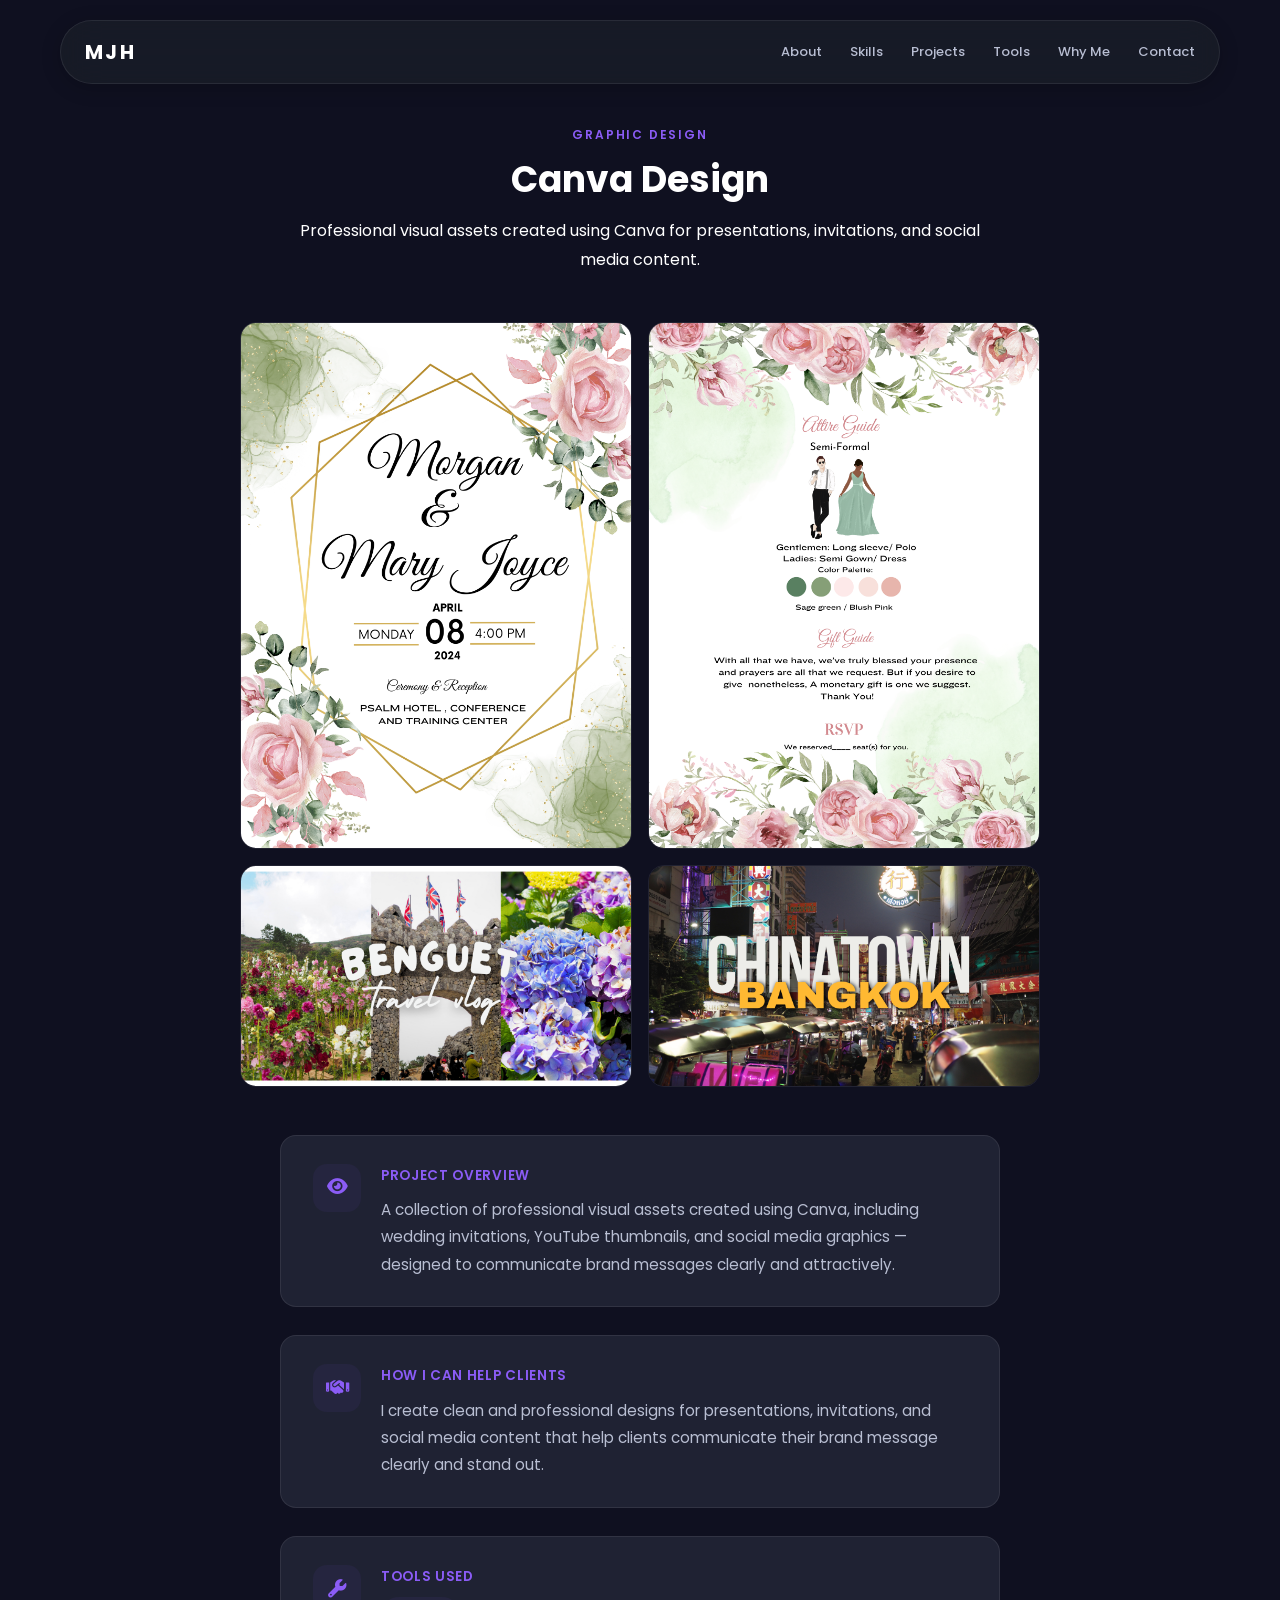
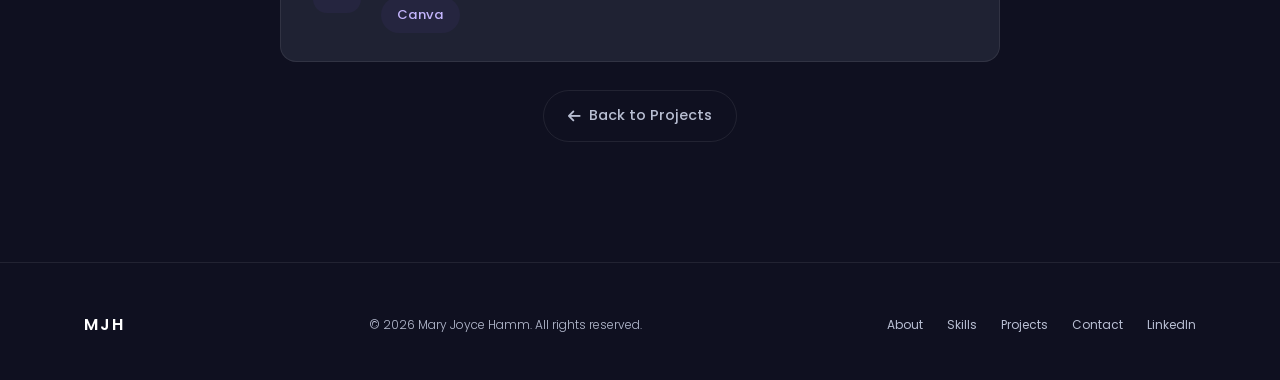
==== commit 57ff0881: "Update portfolio: circular hero photo, service bar, new resume, certifications, project modals, skil" ====
--- a/case-study-canva-design.html
+++ b/case-study-canva-design.html
@@ -33,11 +33,6 @@
             margin-bottom: 16px;
             line-height: 1.2;
         }
-        .case-study-header p {
-            font-size: 1.05rem;
-            color: var(--text-secondary);
-            line-height: 1.8;
-        }
         .case-study-gallery {
             max-width: 800px;
             margin: 0 auto 48px;
@@ -51,18 +46,15 @@
             border-radius: var(--radius);
             border: 1px solid var(--border);
             display: block;
-            transition: border-color var(--fast), transform var(--fast);
-        }
-        .case-study-gallery img:hover {
-            border-color: var(--border-hover);
-            transform: scale(1.01);
-        }
+            transition: border-color var(--fast);
+        }
+        .case-study-gallery img:hover { border-color: var(--border-hover); }
         .case-study-body {
-            max-width: 800px;
+            max-width: 720px;
             margin: 0 auto;
             display: flex;
             flex-direction: column;
-            gap: 32px;
+            gap: 28px;
         }
         .case-study-section {
             display: flex;
@@ -71,7 +63,7 @@
             background: var(--card);
             border: 1px solid var(--border);
             border-radius: var(--radius);
-            padding: 32px 36px;
+            padding: 28px 32px;
             transition: border-color var(--fast);
         }
         .case-study-section:hover { border-color: var(--border-hover); }
@@ -97,24 +89,6 @@
             margin-bottom: 8px;
         }
         .case-study-content p { font-size: 0.95rem; color: var(--text-secondary); line-height: 1.8; }
-        .case-study-content ul { padding: 0; margin: 4px 0 0; }
-        .case-study-content ul li {
-            position: relative;
-            padding-left: 20px;
-            font-size: 0.95rem;
-            color: var(--text-secondary);
-            line-height: 1.8;
-        }
-        .case-study-content ul li::before {
-            content: '';
-            position: absolute;
-            left: 0;
-            top: 11px;
-            width: 6px;
-            height: 6px;
-            border-radius: 50%;
-            background: var(--accent);
-        }
         .case-study-tags { display: flex; flex-wrap: wrap; gap: 8px; margin-top: 8px; }
         .case-study-tag {
             padding: 6px 16px;
@@ -131,7 +105,6 @@
             color: var(--text-secondary);
             font-size: 0.9rem;
             font-weight: 500;
-            margin-top: 32px;
             padding: 12px 24px;
             border-radius: 100px;
             border: 1px solid var(--border);
@@ -147,7 +120,7 @@
             .case-study { padding-top: 90px; }
             .case-study-header h1 { font-size: 1.6rem; }
             .case-study-gallery { grid-template-columns: 1fr; gap: 12px; }
-            .case-study-section { flex-direction: column; padding: 24px 20px; gap: 12px; }
+            .case-study-section { flex-direction: column; padding: 20px; gap: 12px; }
         }
     </style>
 </head>
@@ -157,10 +130,9 @@
 
     <nav class="nav" id="nav">
         <div class="nav-inner">
-            <a href="index.html#about" class="nav-logo">MJH</a>
+            <a href="index.html" class="nav-logo">MJH</a>
             <div class="nav-links" id="navLinks">
                 <a href="index.html#about" class="nav-link">About</a>
-                <a href="index.html#experience" class="nav-link">Experience</a>
                 <a href="index.html#skills" class="nav-link">Skills</a>
                 <a href="index.html#projects" class="nav-link">Projects</a>
                 <a href="index.html#tools" class="nav-link">Tools</a>
@@ -180,7 +152,7 @@
                 <div class="case-study-header">
                     <span class="case-study-category">Graphic Design</span>
                     <h1>Canva Design</h1>
-                    <p>Created professional visual designs using Canva for mock client and personal projects, focusing on clean layouts, branding, and engaging digital content.</p>
+                    <p>Professional visual assets created using Canva for presentations, invitations, and social media content.</p>
                 </div>
 
                 <div class="case-study-gallery">
@@ -193,31 +165,18 @@
                 <div class="case-study-body">
 
                     <div class="case-study-section">
-                        <div class="case-study-icon"><i class="fas fa-video"></i></div>
+                        <div class="case-study-icon"><i class="fas fa-eye"></i></div>
                         <div class="case-study-content">
-                            <h2>Scenario</h2>
-                            <p>A client needed professional marketing materials and custom event designs that were visually appealing and aligned with their brand.</p>
+                            <h2>Project Overview</h2>
+                            <p>A collection of professional visual assets created using Canva, including wedding invitations, YouTube thumbnails, and social media graphics — designed to communicate brand messages clearly and attractively.</p>
                         </div>
                     </div>
 
                     <div class="case-study-section">
-                        <div class="case-study-icon"><i class="fas fa-exclamation-triangle"></i></div>
+                        <div class="case-study-icon"><i class="fas fa-handshake"></i></div>
                         <div class="case-study-content">
-                            <h2>Challenge</h2>
-                            <p>Create attractive, easy-to-read designs while maintaining a clean and consistent visual style.</p>
-                        </div>
-                    </div>
-
-                    <div class="case-study-section">
-                        <div class="case-study-icon"><i class="fas fa-check-double"></i></div>
-                        <div class="case-study-content">
-                            <h2>Tasks Completed</h2>
-                            <ul>
-                                <li>Designed two custom wedding invitations.</li>
-                                <li>Created two YouTube thumbnails.</li>
-                                <li>Applied typography, color harmony, and layout principles.</li>
-                                <li>Organized editable Canva files for future updates.</li>
-                            </ul>
+                            <h2>How I Can Help Clients</h2>
+                            <p>I create clean and professional designs for presentations, invitations, and social media content that help clients communicate their brand message clearly and stand out.</p>
                         </div>
                     </div>
 
@@ -231,29 +190,6 @@
                         </div>
                     </div>
 
-                    <div class="case-study-section">
-                        <div class="case-study-icon"><i class="fas fa-star"></i></div>
-                        <div class="case-study-content">
-                            <h2>Skills Demonstrated</h2>
-                            <div class="case-study-tags">
-                                <span class="case-study-tag">Basic Graphic Design</span>
-                                <span class="case-study-tag">Canva</span>
-                                <span class="case-study-tag">Visual Communication</span>
-                                <span class="case-study-tag">Branding</span>
-                                <span class="case-study-tag">Creativity</span>
-                                <span class="case-study-tag">Attention to Detail</span>
-                            </div>
-                        </div>
-                    </div>
-
-                    <div class="case-study-section">
-                        <div class="case-study-icon"><i class="fas fa-flag-checkered"></i></div>
-                        <div class="case-study-content">
-                            <h2>Outcome</h2>
-                            <p>This project showcases my ability to create clean, professional visual content using Canva to support branding, marketing, and digital content creation for clients.</p>
-                        </div>
-                    </div>
-
                     <a href="index.html#projects" class="case-study-back"><i class="fas fa-arrow-left"></i> Back to Projects</a>
 
                 </div>
@@ -268,7 +204,6 @@
                 <p class="footer-copy">&copy; <span id="currentYear"></span> Mary Joyce Hamm. All rights reserved.</p>
                 <div class="footer-links">
                     <a href="index.html#about">About</a>
-                    <a href="index.html#experience">Experience</a>
                     <a href="index.html#skills">Skills</a>
                     <a href="index.html#projects">Projects</a>
                     <a href="index.html#contact">Contact</a>
--- a/styles.css
+++ b/styles.css
@@ -407,10 +407,10 @@
 }
 
 .hero-tagline {
-    font-size: clamp(15px, 2vw, 20px); font-weight: 500;
-    line-height: 1.35; color: var(--text); margin-bottom: 16px;
+    font-size: clamp(13px, 1.5vw, 16px); font-weight: 400;
+    line-height: 1.4; color: var(--text); margin-bottom: 16px;
     letter-spacing: -0.01em; max-width: 520px;
-    opacity: 0.85;
+    opacity: 0.8;
 }
 
 .hero-actions { display: flex; gap: 12px; flex-wrap: wrap; margin-bottom: 20px; }
@@ -430,93 +430,52 @@
     transform: translateY(-2px); box-shadow: 0 4px 16px rgba(139, 92, 246, 0.08);
 }
 
-/* Hero Cards */
-.hero-right { position: relative; height: 340px; }
-
-.hero-card {
-    position: absolute; display: flex; align-items: center; gap: 10px;
-    padding: 12px 16px;
-    background: rgba(35, 39, 53, 0.7);
-    backdrop-filter: blur(16px);
-    -webkit-backdrop-filter: blur(16px);
-    border: 1px solid var(--border);
-    border-radius: var(--radius);
-    box-shadow: var(--shadow-md);
-    width: 220px;
-    transition: all var(--base);
-}
-
-.hero-card:hover {
-    transform: translateY(-6px) !important;
-    box-shadow: var(--shadow-glow);
-    border-color: var(--border-hover);
-    background: rgba(35, 39, 53, 0.9);
-}
-
-.hero-card strong {
-    display: block; font-size: 11px; font-weight: 600;
-    color: var(--text); margin-bottom: 1px;
-}
-
-.hero-card span {
-    font-size: 10px; font-weight: 400; color: var(--text-secondary);
-}
-
-.hero-card--1 { top: 8px; left: 5px; animation: cardFloat1 6s ease-in-out infinite; }
-.hero-card--2 { top: 95px; right: 5px; animation: cardFloat2 7s ease-in-out infinite 0.5s; }
-.hero-card--3 { top: 182px; left: 15px; animation: cardFloat1 8s ease-in-out infinite 1s; }
-.hero-card--4 { top: 269px; right: 15px; animation: cardFloat2 6.5s ease-in-out infinite 1.5s; }
-
-@keyframes cardFloat1 {
-    0%, 100% { transform: translateY(0); }
-    50% { transform: translateY(-8px); }
-}
-
-@keyframes cardFloat2 {
-    0%, 100% { transform: translateY(0); }
-    50% { transform: translateY(8px); }
-}
-
-/* Card UI preview */
-.hero-card-preview {
-    width: 34px; height: 34px; border-radius: 9px;
-    display: flex; align-items: center; justify-content: center;
-    flex-shrink: 0; font-size: 12px; overflow: hidden;
+/* Hero Photo */
+.hero-right {
     position: relative;
-    background: linear-gradient(135deg, rgba(139,92,246,0.12), rgba(167,139,250,0.06));
-}
-
-.preview-email { background: linear-gradient(135deg, rgba(139,92,246,0.15), rgba(167,139,250,0.05)); }
-
-.preview-email::after {
-    content: '\f0e0'; font-family: 'Font Awesome 6 Free'; font-weight: 900;
-    position: absolute; font-size: 11px; color: var(--accent-hover);
-}
-
-.preview-calendar { background: linear-gradient(135deg, rgba(139,92,246,0.15), rgba(167,139,250,0.05)); }
-
-.preview-calendar::after {
-    content: '17'; position: absolute;
-    font-size: 13px; font-weight: 700; color: var(--accent-hover);
-}
-
-.preview-sheets { background: linear-gradient(135deg, rgba(139,92,246,0.15), rgba(167,139,250,0.05)); }
-
-.preview-sheets::after {
-    content: ''; position: absolute;
-    width: 9px; height: 6px;
-    border: 1.5px solid var(--accent-hover);
-    border-radius: 2px;
-}
-
-.preview-support { background: linear-gradient(135deg, rgba(139,92,246,0.15), rgba(167,139,250,0.05)); }
-
-.preview-support::after {
-    content: ''; position: absolute;
-    width: 3px; height: 3px; border-radius: 50%;
-    background: var(--accent-hover);
-    box-shadow: -4px 0 0 var(--accent-hover), 4px 0 0 var(--accent-hover),
-                0 -4px 0 var(--accent-secondary), 0 4px 0 var(--accent-secondary);
+    height: 500px;
+    display: flex;
+    align-items: center;
+    justify-content: center;
+}
+
+.hero-photo-wrap {
+    position: relative;
+    z-index: 1;
+}
+
+.hero-photo {
+    width: 440px;
+    height: 440px;
+    border-radius: 50%;
+    overflow: hidden;
+    position: relative;
+    border: 2px solid rgba(198, 166, 106, 0.25);
+}
+
+.hero-photo-inner {
+    width: 100%;
+    height: 100%;
+}
+
+.hero-photo img {
+    width: 100%;
+    height: 100%;
+    object-fit: cover;
+    transition: transform var(--slow);
+}
+
+.hero-photo:hover img {
+    transform: scale(1.04);
+}
+
+.hero-photo-shadow {
+    position: absolute;
+    inset: 0;
+    border-radius: 50%;
+    box-shadow: 0 20px 60px rgba(0,0,0,0.4), 0 0 80px rgba(139,92,246,0.1);
+    z-index: -1;
+    pointer-events: none;
 }
 
 .hero-scroll {
@@ -814,8 +773,7 @@
 /* ========== PROJECTS ========== */
 .projects-grid {
     display: grid;
-    grid-template-columns: minmax(0, 640px);
-    justify-content: center;
+    grid-template-columns: repeat(2, 1fr);
     gap: 28px;
 }
 
@@ -1003,41 +961,249 @@
 
 /* ========== TOOLS ========== */
 .tools-grid {
-    display: grid; grid-template-columns: repeat(auto-fill, minmax(130px, 1fr));
-    gap: 20px;
-}
-
-.tool-item {
-    display: flex; flex-direction: column; align-items: center;
-    gap: 12px; padding: 28px 16px;
-    background: var(--card); border: 1px solid var(--border);
-    border-radius: var(--radius); transition: all var(--base);
+    display: grid;
+    grid-template-columns: repeat(3, 1fr);
+    gap: 24px;
+}
+
+.tool-category {
+    display: flex;
+    flex-direction: column;
+    align-items: center;
+    gap: 16px;
+    padding: 32px 24px 28px;
+    background: var(--card);
+    border: 1px solid var(--border);
+    border-radius: var(--radius);
     text-align: center;
-}
-
-.tool-item:hover {
-    border-color: var(--accent); transform: translateY(-6px);
+    transition: all var(--base);
+}
+
+.tool-category:hover {
+    border-color: var(--accent);
+    transform: translateY(-6px);
     box-shadow: var(--shadow-glow);
     background: var(--card-hover);
 }
 
-.tool-icon {
-    width: 52px; height: 52px; display: flex;
-    align-items: center; justify-content: center;
-    transition: all var(--base); border-radius: 14px;
+.tool-category .tool-icon {
+    width: 52px;
+    height: 52px;
+    display: flex;
+    align-items: center;
+    justify-content: center;
+    transition: all var(--base);
+    border-radius: 14px;
     background: rgba(255,255,255,0.04);
 }
 
-.tool-icon img { width: 28px; height: 28px; object-fit: contain; filter: brightness(0) invert(1); opacity: 0.55; transition: all var(--base); }
-
-.tool-item:hover .tool-icon {
+.tool-category:hover .tool-icon {
     background: var(--accent-subtle);
 }
 
-.tool-item:hover .tool-icon img { opacity: 1; filter: brightness(0) invert(1); }
-
-.tool-item span {
-    font-size: 12px; font-weight: 500; color: var(--text-secondary);
+.tool-icon img {
+    width: 28px;
+    height: 28px;
+    object-fit: contain;
+    filter: brightness(0) invert(1);
+    opacity: 0.55;
+    transition: all var(--base);
+}
+
+.tool-category:hover .tool-icon img {
+    opacity: 1;
+}
+
+.tool-category:hover .tool-icon i {
+    opacity: 1;
+}
+
+.tool-category-name {
+    font-size: 15px;
+    font-weight: 600;
+    color: var(--text);
+    letter-spacing: 0.01em;
+}
+
+.tool-pills {
+    display: flex;
+    flex-wrap: wrap;
+    justify-content: center;
+    gap: 8px;
+    width: 100%;
+}
+
+.tool-pill {
+    display: inline-flex;
+    align-items: center;
+    gap: 5px;
+    padding: 5px 12px;
+    border-radius: 20px;
+    background: rgba(139, 92, 246, 0.08);
+    border: 1px solid rgba(139, 92, 246, 0.15);
+    backdrop-filter: blur(8px);
+    -webkit-backdrop-filter: blur(8px);
+    color: var(--accent-secondary);
+    font-size: 0.72rem;
+    font-weight: 500;
+    line-height: 1.3;
+    transition: all var(--fast);
+}
+
+.tool-pill:hover {
+    background: rgba(139, 92, 246, 0.15);
+    border-color: rgba(139, 92, 246, 0.3);
+}
+
+.tool-pill img,
+.tool-pill i {
+    width: 14px;
+    height: 14px;
+    object-fit: contain;
+    flex-shrink: 0;
+}
+
+.tool-pill img {
+    filter: brightness(0) invert(1);
+    opacity: 0.7;
+}
+
+.tool-pill i {
+    font-size: 14px;
+    opacity: 0.7;
+    display: inline-flex;
+    align-items: center;
+    justify-content: center;
+}
+
+.tool-pill:hover img,
+.tool-pill:hover i {
+    opacity: 1;
+}
+
+/* ========== CERTIFICATE SHOWCASE ========== */
+.cert-showcase {
+    max-width: 680px;
+    margin: 0 auto;
+}
+
+.cert-card-main {
+    display: flex;
+    flex-direction: column;
+    gap: 28px;
+    background: var(--card);
+    border: 1px solid var(--border);
+    border-radius: var(--radius-lg);
+    overflow: hidden;
+    transition: all var(--base);
+}
+
+.cert-card-main:hover {
+    border-color: var(--border-hover);
+    box-shadow: var(--shadow-lg), 0 0 40px var(--accent-glow);
+}
+
+.cert-card-image {
+    width: 100%;
+    overflow: hidden;
+    background: var(--card);
+}
+
+.cert-card-image img {
+    width: 100%;
+    height: auto;
+    display: block;
+    transition: transform var(--slow);
+}
+
+.cert-card-main:hover .cert-card-image img {
+    transform: scale(1.02);
+}
+
+.cert-card-body {
+    padding: 0 32px 36px;
+    text-align: center;
+}
+
+.cert-card-body h3 {
+    font-size: 1.2rem;
+    font-weight: 600;
+    color: var(--text);
+    margin-bottom: 12px;
+}
+
+.cert-card-body p {
+    font-size: 0.9rem;
+    font-weight: 300;
+    color: var(--text-secondary);
+    line-height: 1.8;
+    margin-bottom: 24px;
+}
+
+/* ========== MODAL ========== */
+.modal {
+    display: none;
+    position: fixed;
+    inset: 0;
+    z-index: 2000;
+    align-items: center;
+    justify-content: center;
+    padding: 40px;
+}
+
+.modal.open {
+    display: flex;
+}
+
+.modal-overlay {
+    position: absolute;
+    inset: 0;
+    background: rgba(0,0,0,0.8);
+    backdrop-filter: blur(8px);
+    cursor: pointer;
+}
+
+.modal-content {
+    position: relative;
+    max-width: 90vw;
+    max-height: 90vh;
+    z-index: 1;
+    border-radius: var(--radius);
+    overflow: hidden;
+    box-shadow: var(--shadow-glow);
+}
+
+.modal-content img {
+    width: 100%;
+    height: auto;
+    max-height: 85vh;
+    object-fit: contain;
+    display: block;
+}
+
+.modal-close {
+    position: absolute;
+    top: 12px;
+    right: 16px;
+    background: rgba(0,0,0,0.5);
+    border: none;
+    color: #fff;
+    font-size: 28px;
+    cursor: pointer;
+    width: 40px;
+    height: 40px;
+    border-radius: 50%;
+    display: flex;
+    align-items: center;
+    justify-content: center;
+    transition: all var(--fast);
+    z-index: 2;
+    line-height: 1;
+}
+
+.modal-close:hover {
+    background: rgba(0,0,0,0.8);
+    transform: scale(1.1);
 }
 
 /* ========== CONTACT ========== */
@@ -1383,6 +1549,59 @@
     100% { transform: translateX(-50%); }
 }
 
+/* ========== HERO SERVICES BAR ========== */
+.hero-services-bar {
+    padding: 8px 0 32px;
+    overflow: hidden;
+    mask-image: linear-gradient(to right, transparent 0%, black 5%, black 95%, transparent 100%);
+    -webkit-mask-image: linear-gradient(to right, transparent 0%, black 5%, black 95%, transparent 100%);
+    position: relative;
+    z-index: 2;
+}
+
+.services-marquee {
+    display: flex;
+    gap: 16px;
+    width: max-content;
+    animation: marquee-scroll 35s linear infinite;
+}
+
+.services-marquee:hover {
+    animation-play-state: paused;
+}
+
+.services-marquee-group {
+    display: flex;
+    gap: 16px;
+}
+
+.service-pill {
+    display: inline-flex;
+    align-items: center;
+    gap: 10px;
+    padding: 12px 28px;
+    border-radius: 100px;
+    background: rgba(139, 92, 246, 0.06);
+    border: 1px solid rgba(139, 92, 246, 0.12);
+    backdrop-filter: blur(12px);
+    font-size: 0.92rem;
+    font-weight: 500;
+    color: var(--text);
+    white-space: nowrap;
+    transition: all var(--fast);
+}
+
+.service-pill i {
+    color: var(--accent);
+    font-size: 0.88rem;
+}
+
+.service-pill:hover {
+    background: rgba(139, 92, 246, 0.12);
+    border-color: var(--accent);
+    transform: translateY(-2px);
+}
+
 /* ========== CTA ========== */
 .cta {
     position: relative;
@@ -1452,13 +1671,8 @@
     .hero-inner { grid-template-columns: 1fr; gap: 32px; text-align: center; }
     .hero-tagline { margin: 0 auto 12px; }
     .hero-actions { justify-content: center; }
-    .hero-badges { justify-content: center; }
-    .hero-right { height: 340px; }
-    .hero-card { width: 210px; }
-    .hero-card--1 { top: 5px; left: 5%; }
-    .hero-card--2 { top: 82px; right: 5%; }
-    .hero-card--3 { top: 159px; left: 10%; }
-    .hero-card--4 { top: 236px; right: 10%; }
+    .hero-right { order: -1; height: auto; padding: 40px 0 20px; }
+    .hero-photo { width: 320px; height: 320px; }
 
     .about-inner { grid-template-columns: 1fr; gap: 56px; text-align: center; }
     .about-image-wrap { display: flex; justify-content: center; margin-top: 0; }
@@ -1469,6 +1683,7 @@
     .services-grid { grid-template-columns: repeat(2, 1fr); }
     .projects-grid { gap: 24px; }
     .cert-grid { grid-template-columns: repeat(2, 1fr); }
+    .cert-card-body { padding: 0 24px 28px; }
 }
 
 @media (max-width: 768px) {
@@ -1506,13 +1721,8 @@
     .hero-name { font-size: clamp(30px, 10vw, 44px); }
     .hero-role { font-size: 14px; }
     .hero-tagline { font-size: clamp(15px, 4vw, 20px); }
-    .hero-right { height: 280px; margin-top: 24px; }
-    .hero-card { width: 190px; padding: 12px 14px; gap: 8px; }
-    .hero-card-preview { width: 32px; height: 32px; }
-    .hero-card--1 { top: 0; left: 3%; }
-    .hero-card--2 { top: 70px; right: 3%; }
-    .hero-card--3 { top: 140px; left: 5%; }
-    .hero-card--4 { top: 210px; right: 5%; }
+    .hero-right { order: -1; height: auto; padding: 20px 0; margin-top: 24px; }
+    .hero-photo { width: 260px; height: 260px; }
     .hero-scroll { display: none; }
 
     .about-image { width: 240px; height: 300px; }
@@ -1523,9 +1733,11 @@
     .project-card-body { padding: 24px; }
     .project-card-title { font-size: 1rem; }
     .cert-grid { grid-template-columns: 1fr; gap: 14px; }
-
-    .tools-grid { grid-template-columns: repeat(3, 1fr); gap: 14px; }
-    .tool-item { padding: 20px 12px; }
+    .cert-card-body { padding: 0 20px 28px; }
+    .modal { padding: 20px; }
+
+    .tools-grid { grid-template-columns: repeat(2, 1fr); gap: 16px; }
+    .tool-category { padding: 24px 18px 22px; }
 
     .cta-title { font-size: 1.5rem; }
 
@@ -1539,24 +1751,18 @@
 @media (max-width: 480px) {
     .container { padding: 0 16px; }
 
-    .hero-right { height: 240px; }
-    .hero-card { width: 150px; padding: 10px 12px; gap: 6px; }
-    .hero-card-preview { width: 28px; height: 28px; }
-    .hero-card strong { font-size: 11px; }
-    .hero-card span { font-size: 10px; }
-    .hero-card--1 { top: 0; left: 2%; }
-    .hero-card--2 { top: 55px; right: 2%; }
-    .hero-card--3 { top: 110px; left: 4%; }
-    .hero-card--4 { top: 165px; right: 4%; }
-
-    .hero-badge { font-size: 9px; padding: 3px 8px; }
+    .hero-right { height: auto; padding: 10px 0; }
+    .hero-photo { width: 200px; height: 200px; }
 
     .marquee-pill { font-size: 0.82rem; padding: 8px 16px; }
-    .tools-grid { grid-template-columns: repeat(2, 1fr); }
+    .tools-grid { grid-template-columns: 1fr; }
     .cta-title { font-size: 1.25rem; }
     .btn--cta { padding: 14px 28px; font-size: 0.9rem; }
     .cert-grid { grid-template-columns: 1fr; gap: 12px; }
     .cert-card { flex-direction: column; text-align: center; }
+    .cert-card-body { padding: 0 16px 24px; }
+    .modal { padding: 12px; }
+    .modal-close { top: 8px; right: 10px; width: 32px; height: 32px; font-size: 22px; }
 
     .contact-availability { flex-direction: column; align-items: center; gap: 10px; }
 }
